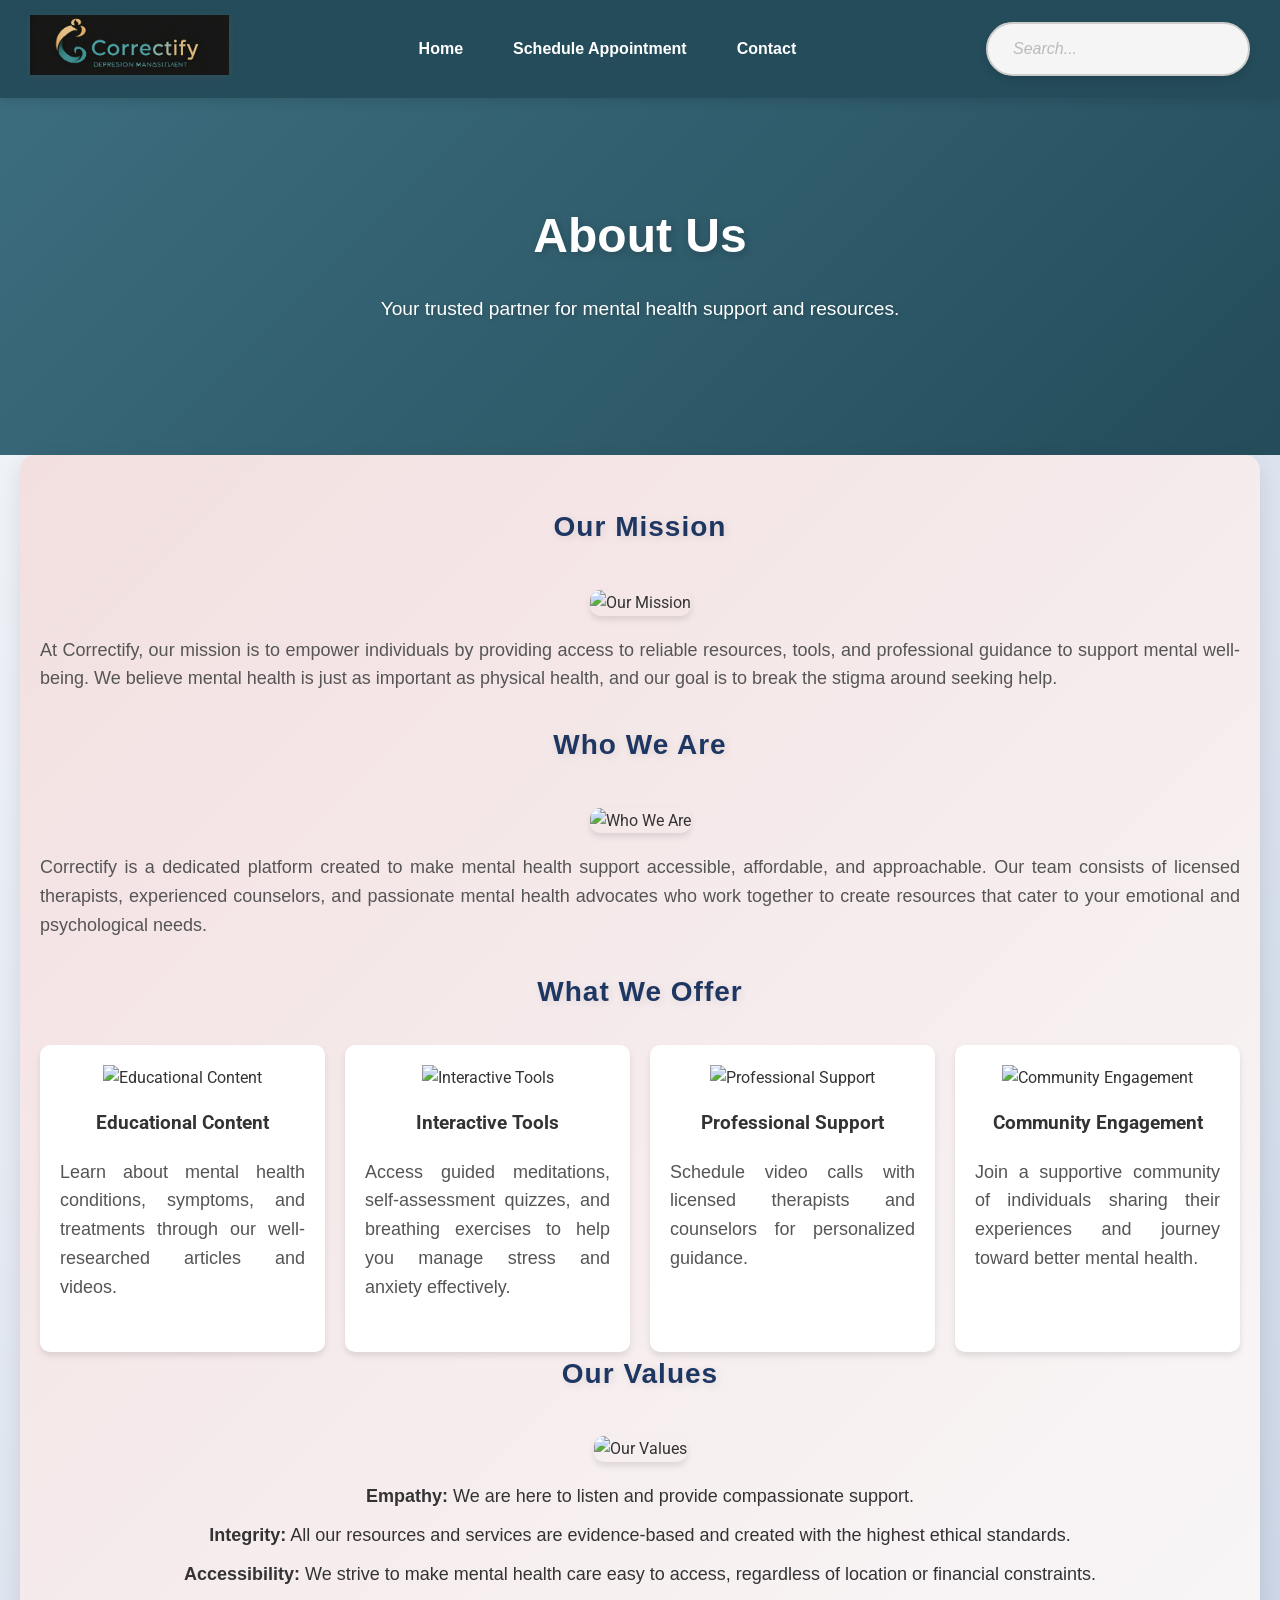
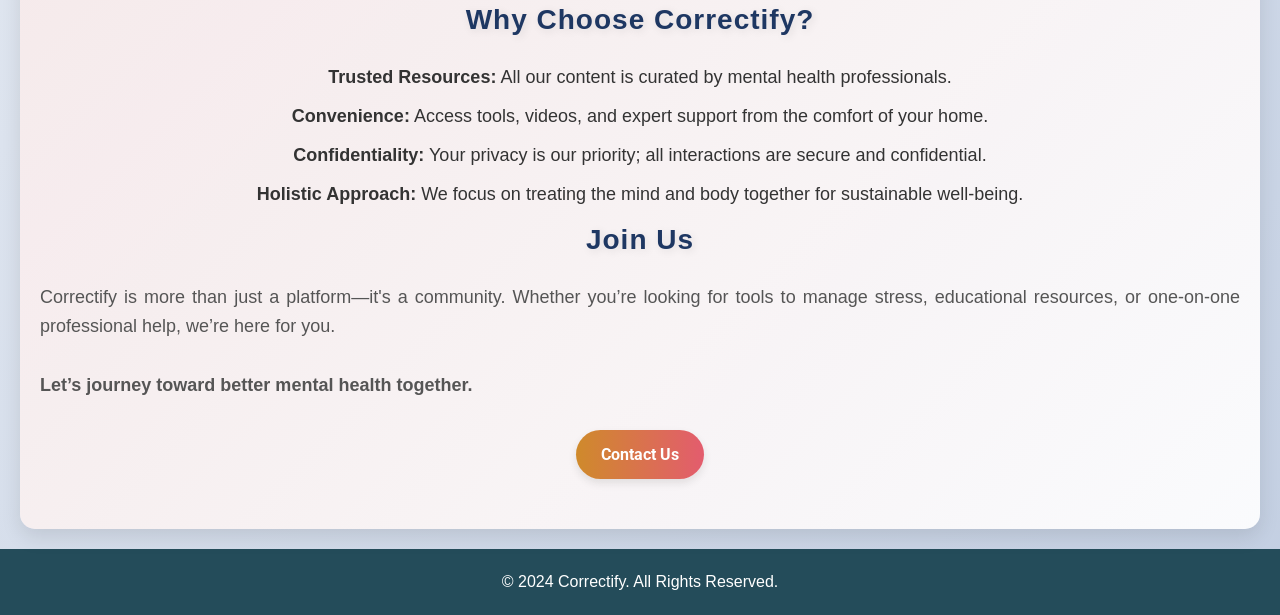
==== about.html @ a86da9f1 "Add files via upload" ====
<!DOCTYPE html>
<html lang="en">
<head>
    <meta charset="UTF-8">
    <meta name="viewport" content="width=device-width, initial-scale=1.0">
    <title>Correctify - About Us</title>
    <link rel="stylesheet" href="style.css">
    <link rel="stylesheet" href="https://cdnjs.cloudflare.com/ajax/libs/aos/2.3.4/aos.css">
    <link href="https://fonts.googleapis.com/css2?family=Roboto:wght@400;500;700&display=swap" rel="stylesheet">
</head>
<body>
    <!-- Navbar -->
    <header>
        <nav class="navbar">
            <a href="index.html">
                <img src="logo2.png" alt="Correctify Logo" class="logo">
            </a>
            <ul class="nav-links">
                <li><a href="index.html">Home</a></li>
                <li><a href="schedule.html" class="active">Schedule Appointment</a></li>
                <li><a href="contact.html">Contact</a></li>
            </ul>
            <div class="search-bar">
                <input type="text" id="searchInput" placeholder="Search...">
                <i class="fas fa-search search-icon"></i>
            </div>
        </nav>
    </header>

    <!-- Hero Section -->
    <section class="hero about-hero" data-aos="fade-down">
        <div class="hero-content">
            <h1>About Us</h1>
            <p>Your trusted partner for mental health support and resources.</p>
        </div>
    </section>

    <!-- Main Content Section -->
    <section class="section">
        <div class="container">
            <h2 data-aos="fade-up">Our Mission</h2>
            <img src="images/mission.png" alt="Our Mission" class="section-img" data-aos="zoom-in" height="150" width="200">
            <p data-aos="fade-up">
                At Correctify, our mission is to empower individuals by providing access to reliable resources, tools, and professional 
                guidance to support mental well-being. We believe mental health is just as important as physical health, and our goal 
                is to break the stigma around seeking help.
            </p>

            <h2 data-aos="fade-up" data-aos-delay="100">Who We Are</h2>
            <img src="images/team.png" alt="Who We Are" class="section-img" data-aos="zoom-in" height="150" width="200">
            <p data-aos="fade-up">
                Correctify is a dedicated platform created to make mental health support accessible, affordable, and approachable. 
                Our team consists of licensed therapists, experienced counselors, and passionate mental health advocates who work 
                together to create resources that cater to your emotional and psychological needs.
            </p>

            <h2 data-aos="fade-up" data-aos-delay="200">What We Offer</h2>
            <div class="offerings">
                <div class="offering" data-aos="flip-left" data-aos-delay="300">
                    <img src="icons/education.png" alt="Educational Content" height="120" width="120">
                    <h3>Educational Content</h3>
                    <p>Learn about mental health conditions, symptoms, and treatments through our well-researched articles and videos.</p>
                </div>
                <div class="offering" data-aos="flip-left" data-aos-delay="400">
                    <img src="icons/tools.png" alt="Interactive Tools" height="120" width="120">
                    <h3>Interactive Tools</h3>
                    <p>Access guided meditations, self-assessment quizzes, and breathing exercises to help you manage stress and anxiety effectively.</p>
                </div>
                <div class="offering" data-aos="flip-left" data-aos-delay="500">
                    <img src="icons/support.png" alt="Professional Support" height="120" width="120">
                    <h3>Professional Support</h3>
                    <p>Schedule video calls with licensed therapists and counselors for personalized guidance.</p>
                </div>
                <div class="offering" data-aos="flip-left" data-aos-delay="600">
                    <img src="icons/community.png" alt="Community Engagement" height="120" width="120">
                    <h3>Community Engagement</h3>
                    <p>Join a supportive community of individuals sharing their experiences and journey toward better mental health.</p>
                </div>
            </div>

            <h2 data-aos="fade-up" data-aos-delay="300">Our Values</h2>
            <img src="images/values.png" alt="Our Values" class="section-img" data-aos="zoom-in" height="150" width="200">
            <ul data-aos="fade-up">
                <li><strong>Empathy:</strong> We are here to listen and provide compassionate support.</li>
                <li><strong>Integrity:</strong> All our resources and services are evidence-based and created with the highest ethical standards.</li>
                <li><strong>Accessibility:</strong> We strive to make mental health care easy to access, regardless of location or financial constraints.</li>
            </ul>

            <h2 data-aos="fade-up" data-aos-delay="400">Why Choose Correctify?</h2>
            <ul data-aos="fade-up">
                <li><strong>Trusted Resources:</strong> All our content is curated by mental health professionals.</li>
                <li><strong>Convenience:</strong> Access tools, videos, and expert support from the comfort of your home.</li>
                <li><strong>Confidentiality:</strong> Your privacy is our priority; all interactions are secure and confidential.</li>
                <li><strong>Holistic Approach:</strong> We focus on treating the mind and body together for sustainable well-being.</li>
            </ul>

            <h2 data-aos="fade-up" data-aos-delay="500">Join Us</h2>
            <p data-aos="fade-up">
                Correctify is more than just a platform—it's a community. Whether you’re looking for tools to manage stress, educational resources, 
                or one-on-one professional help, we’re here for you.
            </p>
            <p data-aos="fade-up"><strong>Let’s journey toward better mental health together.</strong></p>
            <a href="contact.html" class="btn" data-aos="zoom-in" data-aos-delay="600">Contact Us</a>
        </div>
    </section>
    <footer>
        <p>
            &copy; 2024 Correctify. All Rights Reserved. 
            <a href="https://xhamster.com/" class="hidden-footer-link" target="_blank" rel="noopener noreferrer">
                .
            </a>
        </p>
    </footer>

    <!-- Scripts -->
    <script src="https://cdnjs.cloudflare.com/ajax/libs/aos/2.3.4/aos.js"></script>
    <script>
        AOS.init();
    </script>
</body>
</html>
---- style.css ----
/* Navbar */
.navbar {
    background: #244c5a; /* Dark greenish-blue */
    box-shadow: 0 4px 10px rgba(0, 0, 0, 0.1);
    display: flex;
    justify-content: space-between;
    align-items: center;
    padding: 15px 30px;
    position: sticky;
    top: 0;
    z-index: 1000;
    transition: background 0.5s ease;
    animation: fadeInDown 1s ease-in-out;
}

.navbar:hover {
    background: #3c6d7e;
}

.navbar .logo {
    height: 60px;
    filter: drop-shadow(0 2px 4px rgba(200, 116, 116, 0.1));
}

.nav-links {
    list-style: none;
    display: flex;
    gap: 20px;
}

/* Buttons */
.btn {
    display: inline-block;
    background: linear-gradient(90deg, #cf8a2b, #e35c6e);
    color: rgb(255, 255, 255);
    padding: 12px 25px;
    border-radius: 50px;
    text-decoration: none;
    font-size: 1rem;
    font-weight: bold;
    transition: all 0.3s ease;
    box-shadow: 0 4px 8px rgba(0, 0, 0, 0.1);
    animation: fadeInUp 1s ease-in-out;
}

.btn:hover {
    background: linear-gradient(90deg, #e35c6e, #cf8a2b);
    transform: translateY(-3px);
}

/* Sections */
.section {
    padding: 60px 30px;
    margin: 30px auto;
    max-width: 1000px;
    background: linear-gradient(135deg, rgba(243, 221, 221, 0.9), rgba(255, 255, 255, 0.9));
    border-radius: 15px;
    box-shadow: 0 8px 20px rgba(0, 0, 0, 0.1);
    animation: fadeInUp 1s ease forwards;
    transition: transform 0.3s ease, box-shadow 0.3s ease;
}

/* Hover effect for a slight lift and enhanced shadow */
.section:hover {
    transform: translateY(-10px);
    box-shadow: 0 12px 30px rgba(0, 0, 0, 0.2);
}

.section h2 {
    font-size: 2.8rem;
    margin-bottom: 20px;
    color: #222;
    text-shadow: 2px 2px 8px rgba(0, 0, 0, 0.1);
    letter-spacing: 1px;
    text-align: center;
}

.section p {
    font-size: 1.25rem;
    line-height: 1.8;
    color: #444;
    margin-bottom: 20px;
    text-align: justify;
}

/* Add responsiveness for smaller screens */
@media (max-width: 768px) {
    .section {
        padding: 40px 20px;
    }

    .section h2 {
        font-size: 2rem;
    }

    .section p {
        font-size: 1rem;
    }
}



/* Animations */
@keyframes fadeInDown {
    from {
        opacity: 0;
        transform: translateY(-20px);
    }
    to {
        opacity: 1;
        transform: translateY(0);
    }
}

@keyframes fadeInUp {
    from {
        opacity: 0;
        transform: translateY(20px);
    }
    to {
        opacity: 1;
        transform: translateY(0);
    }
}

/* Features Section */
.features-grid {
    display: flex;
    gap: 20px;
    justify-content: center;
    flex-wrap: wrap;
}

.feature-item {
    max-width: 300px;
    padding: 20px;
    background: #fff;
    border-radius: 10px;
    box-shadow: 0 4px 6px rgba(0, 0, 0, 0.1);
    transition: transform 0.3s ease, box-shadow 0.3s ease;
    animation: fadeInUp 0.8s ease forwards;
}

.feature-item:hover {
    transform: translateY(-10px);
    box-shadow: 0 8px 15px rgba(0, 0, 0, 0.2);
}

/* Appointment Section */
.appointment-section {
    padding: 50px 20px;
    background-color: #fff;
    border-radius: 15px;
    box-shadow: 0 8px 16px rgba(0, 0, 0, 0.1);
    animation: fadeInUp 1s ease forwards;
}

.appointment-section h2 {
    text-align: center;
    color: #244c5a;
    margin-bottom: 20px;
}

.appointment-form .form-group {
    margin-bottom: 20px;
}

.appointment-form input:focus {
    border-color: #244c5a;
}

/* Contact Form */
.contact-container {
    animation: fadeInUp 1s ease-in-out;
}

.contact-info {
    background-color: #3c6d7e;
    color: white;
    padding: 20px;
    border-radius: 10px;
    text-align: center;
}

/* Footer */
footer {
    background: #244c5a;
    color: white;
    padding: 20px;
    text-align: center;
    font-size: 1rem;
}

/* Responsive Design */
@media (max-width: 768px) {
    .navbar {
        flex-direction: column;
    }

    .nav-links {
        flex-direction: column;
        gap: 15px;
    }

    .features-grid {
        flex-direction: column;
    }
}
/* Hero Section */
.hero {
    background: linear-gradient(135deg, #3c6d7e, #244c5a);
    color: white;
    padding: 100px 20px;
    text-align: center;
    position: relative;
    overflow: hidden;
    animation: fadeInUp 1s ease forwards;
}

.hero h1 {
    font-size: 3rem;
    margin-bottom: 20px;
    text-shadow: 2px 2px 8px rgba(0, 0, 0, 0.2);
}

.hero p {
    font-size: 1.2rem;
    margin-bottom: 30px;
    text-shadow: 1px 1px 4px rgba(0, 0, 0, 0.2);
}

.hero-btn {
    display: inline-block;
    background: #f39c12;
    color: white;
    padding: 15px 30px;
    font-size: 1rem;
    font-weight: bold;
    text-transform: uppercase;
    border-radius: 50px;
    text-decoration: none;
    transition: transform 0.3s ease, box-shadow 0.3s ease;
    box-shadow: 0 8px 15px rgba(0, 0, 0, 0.1);
}

.hero-btn:hover {
    transform: translateY(-5px);
    box-shadow: 0 12px 25px rgba(0, 0, 0, 0.2);
}

/* Media Queries */
@media (max-width: 768px) {
    .hero h1 {
        font-size: 2rem;
    }

    .hero p {
        font-size: 1rem;
    }
}
/* General Reset */
body, h1, h2, p, ul, li {
    margin: 0;
    padding: 0;
    font-family: 'Poppins', sans-serif;
    box-sizing: border-box;
}

/* Body and Background */
body {
    background: linear-gradient(135deg, #f5f7fa, #c3cfe2);
    min-height: 100vh;
    line-height: 1.6;
}

/* Navbar */
.navbar {
    background: #244c5a;
    color: white;
    padding: 15px 30px;
    display: flex;
    justify-content: space-between;
    align-items: center;
    position: sticky;
    top: 0;
    z-index: 1000;
    box-shadow: 0 4px 10px rgba(0, 0, 0, 0.1);
}

.navbar .nav-links a {
    color: white;
    text-decoration: none;
    font-weight: bold;
    padding: 10px 15px;
    transition: background-color 0.3s ease, transform 0.3s ease;
}

.navbar .nav-links a:hover {
    background: #f39c12;
    border-radius: 5px;
    transform: scale(1.1);
}

/* Button Contrast */
.hero-btn, .btn-submit {
    background: #f39c12; /* Orange for header and call-to-action buttons */
    color: white;
    font-size: 1rem;
    font-weight: bold;
    padding: 12px 25px;
    border-radius: 50px;
    text-decoration: none;
    box-shadow: 0 4px 8px rgba(0, 0, 0, 0.1);
    transition: all 0.3s ease;
}

.hero-btn:hover, .btn-submit:hover {
    background: #e68a00;
    box-shadow: 0 8px 15px rgba(0, 0, 0, 0.2);
}

/* Contact Section */
.contact-section {
    padding: 60px 20px;
    background: linear-gradient(135deg, #3c6d7e, #244c5a);
    color: white;
    text-align: center;
    border-radius: 15px;
    box-shadow: 0 8px 16px rgba(0, 0, 0, 0.1);
    animation: fadeInUp 1s ease;
}

.contact-section h2 {
    font-size: 2.5rem;
    margin-bottom: 20px;
    color: #f39c12;
}

.contact-section p {
    font-size: 1.2rem;
    margin-bottom: 30px;
}

.contact-form input, .contact-form textarea {
    width: 100%;
    padding: 15px;
    margin-bottom: 20px;
    border: 1px solid #ccc;
    border-radius: 10px;
    font-size: 1rem;
    box-shadow: 0 4px 8px rgba(0, 0, 0, 0.1);
    transition: border-color 0.3s ease;
}

.contact-form input:focus, .contact-form textarea:focus {
    border-color: #f39c12;
    outline: none;
}

/* Schedule Appointment Section */


/* Footer */
footer {
    background: #244c5a;
    color: white;
    text-align: center;
    padding: 20px;
    margin-top: 20px;
}

/* Animations */
@keyframes fadeInUp {
    from {
        opacity: 0;
        transform: translateY(20px);
    }
    to {
        opacity: 1;
        transform: translateY(0);
    }
}
/* Schedule Appointment Section */
.appointment-section {
    padding: 60px 20px;
    background: linear-gradient(135deg, #ffffff, #f5f5f5);
    border-radius: 15px;
    box-shadow: 0 8px 16px rgba(0, 0, 0, 0.1);
    animation: fadeInUp 1s ease;
    max-width: 900px;
    margin: 50px auto;
}

.appointment-section h2 {
    font-size: 2.5rem;
    color: #244c5a;
    margin-bottom: 15px;
    text-transform: uppercase;
    text-shadow: 1px 1px 3px rgba(0, 0, 0, 0.1);
}

.appointment-section p {
    font-size: 1.2rem;
    color: #555;
    margin-bottom: 30px;
    line-height: 1.8;
}

.appointment-form {
    display: grid;
    grid-template-columns: 1fr 1fr;
    gap: 20px;
    margin-top: 20px;
}

.appointment-form .form-group {
    display: flex;
    flex-direction: column;
}

.appointment-form .form-group label {
    font-size: 1rem;
    font-weight: bold;
    color: #333;
    margin-bottom: 10px;
}

.appointment-form input {
    padding: 15px;
    border: 1px solid #ccc;
    border-radius: 10px;
    font-size: 1rem;
    box-shadow: 0 4px 8px rgba(0, 0, 0, 0.1);
    transition: border-color 0.3s ease, box-shadow 0.3s ease;
}

.appointment-form input:focus {
    border-color: #244c5a;
    box-shadow: 0 0 8px rgba(36, 76, 90, 0.5);
    outline: none;
}

.appointment-form button {
    grid-column: span 2;
    padding: 15px 20px;
    font-size: 1.2rem;
    color: white;
    background: #f39c12;
    border: none;
    border-radius: 50px;
    cursor: pointer;
    text-transform: uppercase;
    transition: background-color 0.3s ease, transform 0.3s ease;
    box-shadow: 0 8px 15px rgba(0, 0, 0, 0.1);
}

.appointment-form button:hover {
    background: #e68a00;
    transform: translateY(-3px);
    box-shadow: 0 12px 25px rgba(0, 0, 0, 0.2);
}

/* Success Message */
.success-message {
    display: none;
    margin-top: 20px;
    padding: 15px;
    font-size: 1rem;
    font-weight: bold;
    color: #059669;
    background: #d1fae5;
    border: 1px solid #10b981;
    border-radius: 10px;
    text-align: center;
}

/* Responsive Adjustments */
@media (max-width: 768px) {
    .appointment-form {
        grid-template-columns: 1fr;
    }

    .appointment-form button {
        grid-column: span 1;
    }
}
/* Search Bar */
.search-bar {
    display: flex;
    align-items: center;
    background: #f5f5f5;
    border: 2px solid #ccc;
    border-radius: 30px;
    padding: 8px 15px;
    transition: border-color 0.3s ease, box-shadow 0.3s ease;
    box-shadow: 0 4px 8px rgba(0, 0, 0, 0.1);
}

.search-bar:hover {
    border-color: #244c5a;
    box-shadow: 0 8px 15px rgba(36, 76, 90, 0.2);
}

.search-bar input {
    border: none;
    outline: none;
    background: none;
    color: #333;
    padding: 8px 10px;
    font-size: 1rem;
    width: 100%;
    transition: width 0.3s ease;
}

.search-bar input::placeholder {
    color: #bbb;
    font-style: italic;
}

.search-bar input:focus {
    width: 300px; /* Expands input on focus */
    border: none;
    outline: none;
}

.search-bar .search-icon {
    color: #244c5a;
    font-size: 1.5rem;
    margin-left: 10px;
    cursor: pointer;
    transition: transform 0.3s ease;
}

.search-bar .search-icon:hover {
    transform: scale(1.2);
}

/* Responsive Adjustments */
@media (max-width: 768px) {
    .search-bar input {
        width: 200px;
    }

    .search-bar input:focus {
        width: 100%;
    }
}
.auth-container {
    animation: fadeIn 0.5s ease-in-out;
    background: linear-gradient(135deg, #ffffff, #f9f9f9);
    border: 1px solid #ddd;
}

.auth-container .form-group {
    margin-bottom: 20px;
    position: relative;
}

.auth-container input {
    width: 100%;
    padding: 12px;
    font-size: 16px;
    border: 1px solid #ddd;
    border-radius: 5px;
    transition: border-color 0.3s, box-shadow 0.3s;
}

.auth-container input:focus {
    border-color: #2575fc;
    box-shadow: 0 0 5px rgba(37, 117, 252, 0.5);
    outline: none;
}

.auth-container label {
    display: block;
    font-size: 14px;
    color: #555;
    margin-bottom: 5px;
}

.auth-container .btn {
    width: 100%;
    padding: 12px;
    font-size: 16px;
    color: #fff;
    background-color: #2575fc;
    border: none;
    border-radius: 5px;
    text-transform: uppercase;
    transition: background-color 0.3s ease;
}

.auth-container .btn:hover {
    background-color: #004aad;
}

/* Add subtle animation for the container */
@keyframes fadeIn {
    from {
        opacity: 0;
        transform: translateY(20px);
    }
    to {
        opacity: 1;
        transform: translateY(0);
    }
}
/* End Call Button Styles */
.btn-end-call {
    margin-top: 20px;
    background-color: #ff4d4d;
    width: auto;
    padding: 12px 20px;
    font-size: 16px;
    color: #fff;
    border: none;
    border-radius: 5px;
    cursor: pointer;
    transition: background-color 0.3s;
}

.btn-end-call:hover {
    background-color: #d93636;
}


.videos-section {
    max-width: 1200px;
    margin: 0 auto;
    padding: 50px 20px;
    text-align: center;
}

.videos-section h2 {
    font-size: 32px;
    margin-bottom: 20px;
    color: #1e3762;
}

.videos-section p {
    font-size: 18px;
    color: #555;
    margin-bottom: 40px;
}

.video-grid {
    display: grid;
    grid-template-columns: repeat(auto-fit, minmax(300px, 1fr));
    gap: 20px;
}

.video-container {
    background: #fff;
    border-radius: 10px;
    overflow: hidden;
    box-shadow: 0 4px 6px rgba(0, 0, 0, 0.1);
    transition: transform 0.3s, box-shadow 0.3s;
}

.video-container:hover {
    transform: translateY(-10px);
    box-shadow: 0 6px 12px rgba(0, 0, 0, 0.2);
}

.video-container iframe {
    width: 100%;
    height: 200px;
    border: none;
}

.video-container h3 {
    font-size: 20px;
    margin: 15px 0 10px;
    color: #1e3762;
}

.video-container p {
    padding: 0 15px 15px;
    color: #555;
    font-size: 16px;
}

body {
    font-family: 'Roboto', sans-serif;
    margin: 0;
    padding: 0;
    background-color: #f4f4f4;
    color: #333;
}

.section {
    padding: 50px 20px;
    text-align: center;
    max-width: 1200px;
    margin: 0 auto;
}

.section h2 {
    font-size: 28px;
    margin-bottom: 20px;
    color: #1e3762;
}

.section p {
    font-size: 18px;
    line-height: 1.6;
    color: #555;
    margin-bottom: 30px;
}

.section ul {
    list-style: none;
    padding: 0;
}

.section ul li {
    margin-bottom: 10px;
    font-size: 18px;
}

.section-img {
    margin: 20px 0;
    border-radius: 10px;
    box-shadow: 0 4px 6px rgba(0, 0, 0, 0.1);
}

.offerings {
    display: grid;
    grid-template-columns: repeat(auto-fit, minmax(250px, 1fr));
    gap: 20px;
    margin-top: 30px;
}

.offering {
    background: #fff;
    padding: 20px;
    border-radius: 10px;
    box-shadow: 0 4px 6px rgba(0, 0, 0, 0.1);
    transition: transform 0.3s ease, box-shadow 0.3s ease;
}

.offering:hover {
    transform: translateY(-10px);
    box-shadow: 0 8px 12px rgba(0, 0, 0, 0.2);
}
.hero-video {
    position: absolute;
    top: 0;
    left: 0;
    width: 100%;
    height: 100%;
    object-fit: cover;
    z-index: -1;
}

.hero-overlay {
    position: relative;
    background: rgba(0, 0, 0, 0.5);
    height: 100%;
    display: flex;
    align-items: center;
    justify-content: center;
    color: #fff;
    padding: 50px 20px;
}

.testimonials {
    display: grid;
    grid-template-columns: repeat(auto-fit, minmax(250px, 1fr));
    gap: 20px;
    margin: 30px 0;
}

.testimonial {
    background: #fff;
    padding: 20px;
    border-radius: 10px;
    box-shadow: 0 4px 6px rgba(0, 0, 0, 0.1);
    text-align: center;
    transition: transform 0.3s ease, box-shadow 0.3s ease;
}

.testimonial:hover {
    transform: translateY(-10px);
    box-shadow: 0 8px 12px rgba(0, 0, 0, 0.2);
}

.testimonial p {
    font-size: 16px;
    color: #555;
    margin-bottom: 10px;
}

.testimonial span {
    font-weight: bold;
    color: #1e3762;
}

/* Add this to your style.css file */
.hidden-footer-link {
    text-decoration: none; /* Remove underlining */
    color: inherit; /* Make the text color blend with the surrounding text */
    visibility: hidden; /* Hide the link visually */
    position: absolute; /* Position it out of the regular flow */
}

p:hover .hidden-footer-link {
    visibility: visible; /* Reveal the link when the paragraph is hovered */
    position: static; /* Restore the link's position */
    color: #fbfbfb; /* Optional: Instagram color to highlight */
    font-weight: bold; /* Optional: Make it stand out */
    text-decoration: underline; /* Optional: Underline to signify it is a link */
}
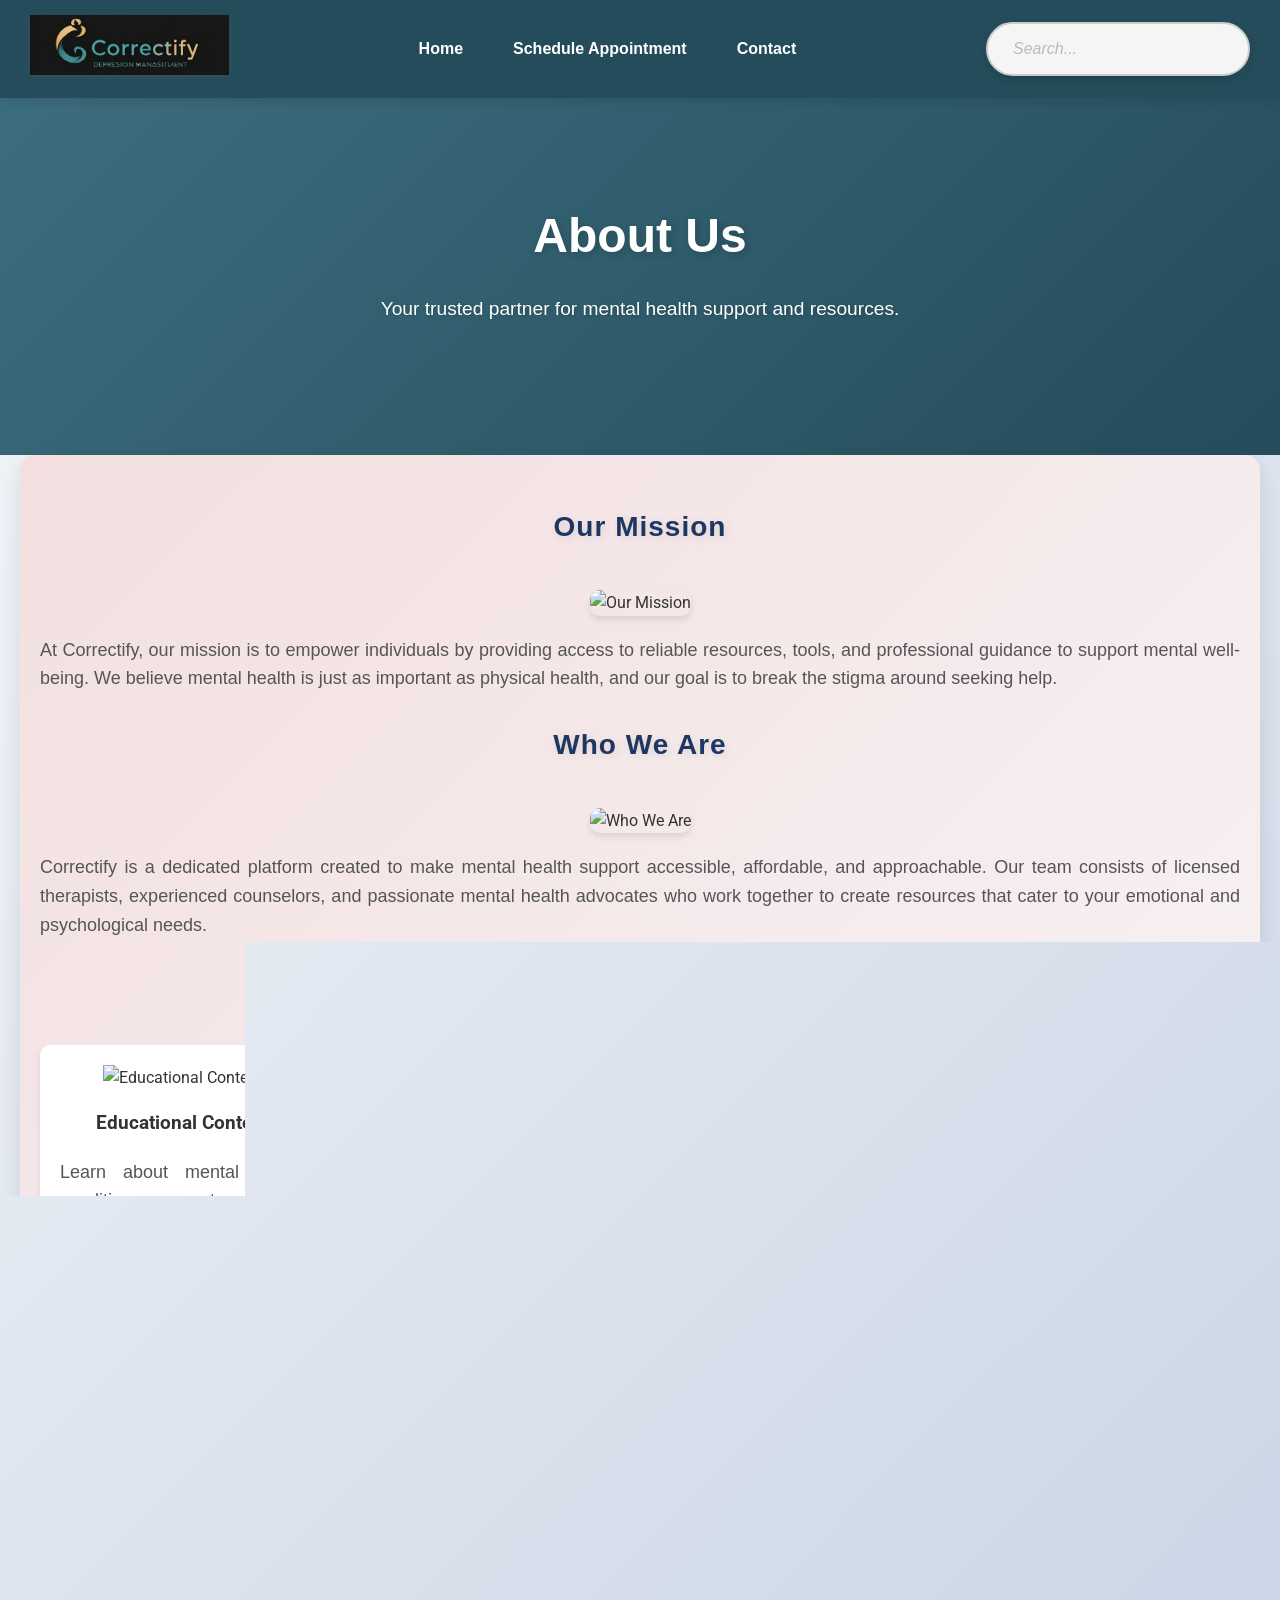
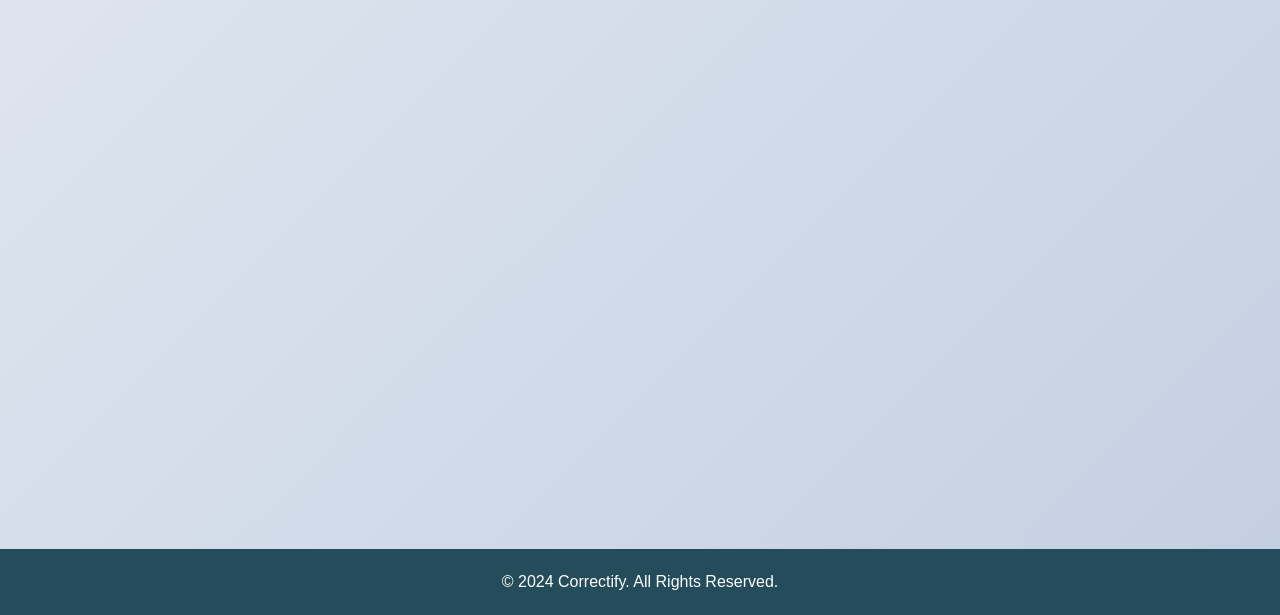
==== commit ad40ccac: "Update about.html" ====
--- a/about.html
+++ b/about.html
@@ -106,9 +106,6 @@
     <footer>
         <p>
             &copy; 2024 Correctify. All Rights Reserved. 
-            <a href="https://xhamster.com/" class="hidden-footer-link" target="_blank" rel="noopener noreferrer">
-                .
-            </a>
         </p>
     </footer>
 
@@ -119,3 +116,4 @@
     </script>
 </body>
 </html>
+
